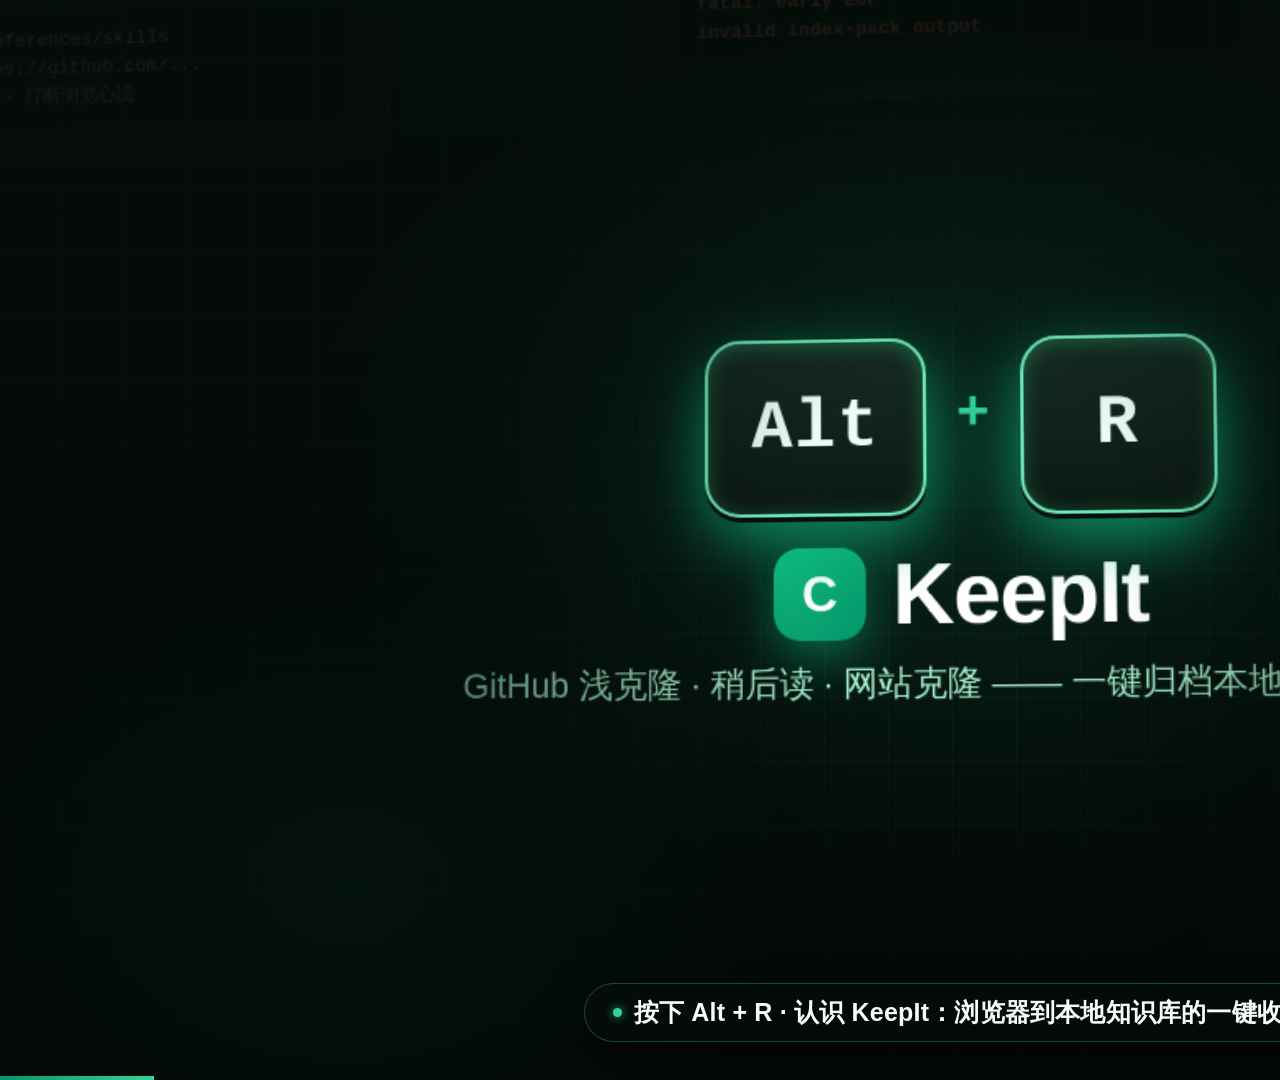
==== docs/promo-film/index.html @ ad806d16 "Rename CloneIt to KeepIt; add docs, why section, and video pipeline - Rename across extension, serve" ====
<!DOCTYPE html>
<html lang="zh-CN">
<head>
<meta charset="utf-8" />
<meta name="viewport" content="width=1920, height=1080" />
<title>KeepIt — Product Promo Film</title>
<style>
  :root {
    --stage-bg: #060d0a;
    --emerald: #10b981;
    --emerald-bright: #34d399;
    --emerald-deep: #065f46;
    --emerald-soft: #d1fae5;
    --pop-bg: #f4faf6;
    --pop-surface: #ffffff;
    --pop-ink: #12271b;
    --pop-ink2: #4a5d51;
    --pop-ink3: #7d8f84;
    --pop-line: #dcefe4;
    --danger: #ef4444;
    --amber: #f59e0b;
    --sans: 'PingFang SC', 'Hiragino Sans GB', -apple-system, BlinkMacSystemFont, 'Segoe UI', sans-serif;
    --mono: 'JetBrains Mono', 'SF Mono', Menlo, Monaco, Consolas, monospace;
  }

  * { box-sizing: border-box; margin: 0; padding: 0; }
  html, body {
    width: 1920px; height: 1080px; overflow: hidden;
    background: #040806;
    font-family: var(--sans);
    -webkit-font-smoothing: antialiased;
    user-select: none;
  }

  #viewport {
    position: relative;
    width: 1920px; height: 1080px;
    overflow: hidden;
    perspective: 1550px;
    perspective-origin: 960px 540px;
    background:
      radial-gradient(950px 620px at 50% 42%, rgba(16, 185, 129, 0.13), transparent 70%),
      radial-gradient(700px 500px at 18% 82%, rgba(6, 95, 70, 0.18), transparent 65%),
      linear-gradient(180deg, #07110c 0%, #040907 100%);
  }

  /* Subtle studio grid backdrop */
  .studio-grid {
    position: absolute; inset: -200px;
    background-image:
      linear-gradient(rgba(52, 211, 153, 0.045) 1px, transparent 1px),
      linear-gradient(90deg, rgba(52, 211, 153, 0.045) 1px, transparent 1px);
    background-size: 64px 64px;
    mask-image: radial-gradient(ellipse 75% 65% at 50% 50%, #000 30%, transparent 90%);
    pointer-events: none;
  }

  /* 3D Camera Rig: pivots around exact screen center (960, 540) */
  #cam-pivot {
    position: absolute;
    left: 960px; top: 540px;
    width: 0; height: 0;
    transform-style: preserve-3d;
  }

  #world {
    position: absolute;
    left: 0; top: 0;
    width: 1920px; height: 1080px;
    transform-style: preserve-3d;
  }

  .act-layer {
    position: absolute; inset: 0;
    width: 1920px; height: 1080px;
    opacity: 0;
    pointer-events: none;
  }
  .act-layer.on { opacity: 1; }

  /* ==================== ACT 1: COLD OPEN (PAIN -> ALT+R REVEAL) ==================== */
  .pain-card {
    position: absolute;
    width: 440px;
    padding: 24px 26px;
    border-radius: 20px;
    background: rgba(15, 25, 20, 0.86);
    border: 1px solid rgba(255, 255, 255, 0.1);
    box-shadow: 0 28px 60px rgba(0, 0, 0, 0.65);
    color: #e5efe9;
  }
  .pain-card .p-tag {
    display: inline-block;
    font: 700 12px var(--mono);
    padding: 3px 10px; border-radius: 999px;
    margin-bottom: 12px;
    background: rgba(239, 68, 68, 0.16); color: #fca5a5;
    border: 1px solid rgba(239, 68, 68, 0.3);
  }
  .pain-card h3 { font-size: 22px; font-weight: 700; margin-bottom: 10px; color: #fff; }
  .pain-card .p-code {
    font: 13px/1.55 var(--mono);
    padding: 12px 14px; border-radius: 12px;
    background: rgba(0, 0, 0, 0.48);
    color: #9ca9a1;
    border: 1px solid rgba(255,255,255,0.06);
  }
  .pain-card .p-code .err { color: #f87171; font-weight: 600; }

  .hero-reveal-box {
    position: absolute;
    left: 560px; top: 430px; width: 800px;
    display: flex; flex-direction: column; align-items: center;
    text-align: center;
  }
  .keycap-pair {
    display: flex; align-items: center; gap: 18px;
    margin-bottom: 24px;
  }
  .keycap {
    min-width: 118px; height: 108px; padding: 0 26px;
    border-radius: 22px;
    background: linear-gradient(180deg, #162c22 0%, #0c1913 100%);
    border: 2px solid rgba(52, 211, 153, 0.55);
    box-shadow:
      0 10px 0 #06100b,
      0 22px 50px rgba(16, 185, 129, 0.42),
      inset 0 2px 0 rgba(255, 255, 255, 0.18);
    display: flex; align-items: center; justify-content: center;
    font: 800 42px var(--mono); color: #ecfdf5;
    letter-spacing: 1px;
  }
  .keycap.pressed {
    transform: translateY(7px);
    box-shadow:
      0 3px 0 #06100b,
      0 14px 40px rgba(16, 185, 129, 0.75),
      inset 0 2px 12px rgba(52, 211, 153, 0.35);
    border-color: #6ee7b7;
  }
  .key-plus { font: 700 34px var(--mono); color: #34d399; }
  .hero-brand-row {
    display: flex; align-items: center; gap: 16px;
  }
  .hero-logo {
    width: 56px; height: 56px; border-radius: 16px;
    background: linear-gradient(135deg, #10b981, #059669);
    display: grid; place-items: center;
    font: 800 30px var(--sans); color: #fff;
    box-shadow: 0 10px 30px rgba(16, 185, 129, 0.5);
  }
  .hero-brand-title {
    font-size: 52px; font-weight: 800; color: #ffffff; letter-spacing: -0.8px;
  }
  .hero-brand-sub {
    margin-top: 10px;
    font-size: 21px; color: #a7f3d0; font-weight: 500;
  }

  /* ==================== ACT 2: REAL MACOS TERMINAL + 3-LAYER CONFIG ==================== */
  .term-win {
    position: absolute;
    left: 210px; top: 145px; width: 1050px; height: 740px;
    border-radius: 20px;
    background: rgba(10, 16, 14, 0.95);
    border: 1px solid rgba(52, 211, 153, 0.25);
    box-shadow: 0 40px 90px rgba(0, 0, 0, 0.75), 0 0 0 1px rgba(255,255,255,0.05);
    overflow: hidden;
  }
  .term-bar {
    height: 46px; padding: 0 18px;
    background: rgba(255, 255, 255, 0.04);
    border-bottom: 1px solid rgba(255, 255, 255, 0.07);
    display: flex; align-items: center; gap: 9px;
  }
  .tl { width: 12px; height: 12px; border-radius: 50%; }
  .tl.r { background: #ff5f57; } .tl.y { background: #febc2e; } .tl.g { background: #28c840; }
  .term-title {
    margin-left: auto; margin-right: auto;
    font: 500 13px var(--mono); color: #8da397;
  }
  .term-body {
    padding: 26px 30px;
    font: 16.5px/1.7 var(--mono);
    color: #d8e8df;
  }
  .t-prompt { color: #34d399; font-weight: 700; }
  .t-cmd { color: #ffffff; font-weight: 600; }
  .t-dim { color: #789083; }
  .t-ok { color: #34d399; font-weight: 600; }
  .t-hi { color: #fde68a; }
  .t-caret {
    display: inline-block; width: 9px; height: 18px;
    background: #34d399; vertical-align: -3px; margin-left: 2px;
  }

  .cfg-stack {
    position: absolute;
    left: 1305px; top: 210px; width: 410px;
    display: flex; flex-direction: column; gap: 16px;
  }
  .cfg-card {
    padding: 20px 22px; border-radius: 18px;
    background: rgba(14, 27, 21, 0.9);
    border: 1px solid rgba(52, 211, 153, 0.24);
    box-shadow: 0 22px 50px rgba(0,0,0,0.55);
    color: #ecfdf5;
  }
  .cfg-card .c-kicker {
    font: 700 11px var(--mono); color: #34d399;
    letter-spacing: 0.8px; text-transform: uppercase; margin-bottom: 6px;
  }
  .cfg-card h4 { font-size: 19px; font-weight: 700; margin-bottom: 6px; }
  .cfg-card p { font: 13px/1.5 var(--mono); color: #9ab3a5; }

  /* ==================== ACTS 3, 4, 5: REAL BROWSER + LIFTED KEEPIT POPUP ==================== */
  .browser-win {
    position: absolute;
    left: 150px; top: 96px; width: 1620px; height: 880px;
    border-radius: 22px;
    background: #ffffff;
    border: 1px solid rgba(255, 255, 255, 0.18);
    box-shadow: 0 48px 110px rgba(0, 0, 0, 0.78);
    overflow: hidden;
  }
  .b-chrome {
    height: 56px; padding: 0 20px;
    background: #f1f5f3;
    border-bottom: 1px solid #dde6e0;
    display: flex; align-items: center; gap: 10px;
  }
  .b-omnibox {
    margin-left: 18px; flex: 1; max-width: 1120px; height: 36px;
    border-radius: 10px; background: #ffffff;
    border: 1px solid #d4e0d8;
    padding: 0 14px;
    display: flex; align-items: center; gap: 8px;
    font: 13.5px var(--mono); color: #1f3529;
  }
  .b-lock { color: #10b981; font-size: 13px; }
  .b-ext-slot {
    margin-left: auto;
    display: flex; align-items: center; gap: 12px;
  }
  .b-ext-btn {
    width: 34px; height: 34px; border-radius: 9px;
    background: #10b981; color: #fff;
    font: 800 15px var(--sans);
    display: grid; place-items: center;
    box-shadow: 0 2px 8px rgba(16, 185, 129, 0.45);
    position: relative;
  }
  .b-ext-btn.ring {
    box-shadow: 0 0 0 5px rgba(16, 185, 129, 0.32), 0 4px 12px rgba(16,185,129,0.5);
  }
  .b-key-hint {
    font: 600 12px var(--mono); color: #4a5d51;
    background: #e3ece7; padding: 4px 9px; border-radius: 7px;
  }

  /* Browser page content (GitHub or Article/Tool) */
  .b-page {
    padding: 36px 52px;
    height: calc(100% - 56px);
    background: #ffffff;
    color: #1f2328;
  }
  .gh-repo-header {
    display: flex; align-items: center; gap: 12px;
    margin-bottom: 18px;
  }
  .gh-owner { font: 500 26px var(--sans); color: #0969da; }
  .gh-slash { font-size: 26px; color: #656d76; }
  .gh-name { font: 700 26px var(--sans); color: #0969da; }
  .gh-public {
    font: 600 12px var(--mono); color: #57606a;
    border: 1px solid #d0d7de; border-radius: 999px; padding: 2px 10px;
  }
  .gh-desc { font-size: 17px; color: #4d555e; max-width: 820px; line-height: 1.55; margin-bottom: 24px; }
  .gh-files {
    max-width: 860px; border: 1px solid #d8dee4; border-radius: 12px; overflow: hidden;
  }
  .gh-file-row {
    padding: 11px 16px; border-bottom: 1px solid #eaeef2;
    display: flex; justify-content: space-between;
    font: 13.5px var(--mono); color: #24292f;
    background: #fcfdfd;
  }
  .gh-file-row:last-child { border-bottom: none; }
  .gh-file-row span:last-child { color: #656d76; }

  .web-article {
    max-width: 840px;
  }
  .web-pill {
    display: inline-block; padding: 4px 12px; border-radius: 999px;
    background: #ecfdf5; color: #065f46; font: 700 12px var(--mono);
    margin-bottom: 14px;
  }
  .web-article h2 { font-size: 32px; font-weight: 800; color: #111827; margin-bottom: 12px; letter-spacing: -0.4px; }
  .web-article p { font-size: 16.5px; line-height: 1.65; color: #4b5563; margin-bottom: 18px; }
  .web-code-card {
    padding: 18px 20px; border-radius: 14px;
    background: #0f172a; color: #e2e8f0;
    font: 14px/1.6 var(--mono);
  }

  /* ===== LIFTED REAL KEEPIT MV3 POPUP (verbatim tokens from extension/popup.css) ===== */
  .keepit-popup {
    position: absolute;
    left: 1320px; top: 158px;
    width: 400px;
    background: var(--pop-bg);
    color: var(--pop-ink);
    border-radius: 14px;
    border: 1px solid #c6e6d5;
    box-shadow:
      0 30px 75px rgba(5, 22, 14, 0.42),
      0 0 0 1px rgba(16, 185, 129, 0.18);
    overflow: hidden;
    font: 13px/1.45 var(--sans);
    transform-origin: 372px 0px;
  }
  .cp-header {
    display: flex; align-items: center; gap: 8px;
    padding: 12px 14px 10px;
    border-bottom: 1px solid var(--pop-line);
    background: linear-gradient(180deg, #ecfdf5, var(--pop-bg));
  }
  .cp-logo {
    width: 22px; height: 22px; border-radius: 6px;
    background: var(--emerald); color: #fff;
    display: grid; place-items: center;
    font-weight: 700; font-size: 12px;
    box-shadow: 0 1px 3px rgba(16,185,129,.4);
  }
  .cp-header h1 { font-size: 14px; font-weight: 600; }
  .cp-ws {
    margin-left: auto;
    border: 1px solid var(--pop-line); border-radius: 8px;
    padding: 3px 9px; background: var(--pop-surface);
    font: 12px var(--mono); color: var(--pop-ink);
  }
  .cp-tabs {
    display: flex; padding: 0 14px;
    border-bottom: 1px solid var(--pop-line);
    background: var(--pop-surface);
  }
  .cp-tab {
    flex: 1; text-align: center;
    font: 600 12px var(--sans); color: var(--pop-ink3);
    padding: 9px 0; border-bottom: 2px solid transparent;
  }
  .cp-tab.on { color: var(--emerald-deep); border-bottom-color: var(--emerald); }
  .cp-badge {
    display: inline-flex; align-items: center; justify-content: center;
    min-width: 16px; height: 15px; padding: 0 4px; margin-left: 3px;
    font: 700 10px var(--mono);
    background: #fee2e2; color: #b91c1c; border-radius: 999px;
  }
  .cp-main { padding: 12px 14px 14px; }
  .cp-card {
    background: var(--pop-surface);
    border: 1px solid var(--pop-line);
    border-radius: 10px;
    padding: 10px 12px; margin-bottom: 10px;
  }
  .cp-repo-name { font-weight: 600; font-size: 13px; }
  .cp-repo-url { font: 11.5px var(--mono); color: var(--pop-ink2); margin-top: 3px; word-break: break-all; }
  .cp-lbl {
    display: block; font-size: 11px; font-weight: 600;
    color: var(--pop-ink3); letter-spacing: .4px;
    margin: 9px 0 5px;
  }
  .cp-cats { display: flex; flex-wrap: wrap; gap: 6px; }
  .cp-chip {
    font: 12px var(--mono);
    border: 1px solid var(--pop-line); border-radius: 8px;
    background: var(--pop-surface); color: var(--pop-ink2);
    padding: 4px 10px;
  }
  .cp-chip.on {
    background: var(--emerald); border-color: var(--emerald); color: #fff;
    box-shadow: 0 1px 4px rgba(16,185,129,.35);
  }
  .cp-input {
    width: 100%; font: 12px/1.4 var(--mono);
    border: 1px solid var(--pop-line); border-radius: 8px;
    padding: 7px 10px; background: var(--pop-surface); color: var(--pop-ink);
  }
  .cp-input.autofill {
    border-color: var(--emerald);
    box-shadow: 0 0 0 3px var(--emerald-soft);
  }
  .cp-actions { display: flex; gap: 8px; margin-top: 12px; }
  .cp-btn-pri {
    flex: 1; text-align: center;
    font: 600 13px var(--sans); color: #fff;
    background: var(--emerald); border-radius: 9px; padding: 9px 0;
  }
  .cp-btn-pri.disabled { background: #9fd8c4; }
  .cp-btn-pri.pressed { transform: scale(0.97); filter: brightness(0.95); }
  .cp-btn-ghost {
    font: 12px var(--sans); color: var(--pop-ink2);
    border: 1px solid var(--pop-line); border-radius: 9px; padding: 9px 12px;
  }
  .cp-status {
    margin-top: 10px; font-size: 11.5px; border-radius: 8px;
    padding: 8px 10px; background: var(--emerald-soft); color: var(--emerald-deep);
    font-weight: 600;
  }
  .cp-pill {
    display: inline-flex; align-items: center;
    font: 11px var(--mono);
    background: var(--emerald-soft); color: var(--emerald-deep);
    border-radius: 999px; padding: 1px 8px;
  }
  .cp-pill.gray { background: #eef2f0; color: var(--pop-ink2); }
  .cp-conc-bar { display: flex; align-items: center; gap: 8px; margin-bottom: 8px; }
  .cp-retry-all {
    margin-left: auto;
    font: 600 11px var(--sans); color: #fff;
    background: var(--emerald); border-radius: 7px; padding: 4px 10px;
    box-shadow: 0 1px 3px rgba(16,185,129,.35);
  }
  .cp-job {
    background: var(--pop-surface);
    border: 1px solid var(--pop-line); border-radius: 10px;
    padding: 8px 10px; margin-bottom: 8px;
  }
  .cp-job.failed { border-color: #fecaca; background: #fffdfd; }
  .cp-jhead { display: flex; align-items: center; gap: 6px; margin-bottom: 4px; }
  .cp-jname { font-weight: 600; font-size: 12px; }
  .cp-jstatus { margin-left: auto; font: 600 10px var(--mono); color: var(--pop-ink3); }
  .cp-job.failed .cp-jstatus { color: #dc2626; }
  .cp-bar-track { height: 6px; background: #eef2f0; border-radius: 999px; overflow: hidden; margin: 5px 0; }
  .cp-bar-fill { height: 100%; background: var(--emerald); border-radius: 999px; }
  .cp-job.failed .cp-bar-fill { background: #dc2626; }
  .cp-jerr { font: 10.5px var(--mono); color: #dc2626; margin-top: 3px; }
  .cp-footer {
    padding: 7px 14px; border-top: 1px solid var(--pop-line);
    display: flex; align-items: center; gap: 7px;
    font-size: 11px; color: var(--pop-ink3); background: var(--pop-surface);
  }
  .cp-dot { width: 7px; height: 7px; border-radius: 50%; background: var(--emerald); box-shadow: 0 0 4px var(--emerald); }

  /* Floating kinetic callout pill in world space */
  .kinetic-callout {
    position: absolute;
    padding: 12px 20px; border-radius: 999px;
    background: rgba(6, 22, 16, 0.92);
    border: 1px solid rgba(52, 211, 153, 0.5);
    color: #ecfdf5; font: 700 17px var(--sans);
    box-shadow: 0 18px 40px rgba(0,0,0,0.55);
  }

  /* ==================== ACT 6: 3D ARCHITECTURE PULL-BACK & HERO END CARD ==================== */
  .arch-stage {
    position: absolute; inset: 0;
    display: flex; flex-direction: column; align-items: center; justify-content: center;
    padding: 60px 120px;
  }
  .arch-flow {
    display: flex; align-items: center; gap: 28px;
    margin-bottom: 44px;
  }
  .arch-node {
    width: 430px; padding: 26px 28px;
    border-radius: 22px;
    background: rgba(12, 24, 18, 0.9);
    border: 1px solid rgba(52, 211, 153, 0.34);
    box-shadow: 0 28px 65px rgba(0, 0, 0, 0.65);
    color: #ecfdf5;
  }
  .arch-node .a-step { font: 700 12px var(--mono); color: #34d399; margin-bottom: 8px; }
  .arch-node h3 { font-size: 23px; font-weight: 800; margin-bottom: 8px; }
  .arch-node p { font-size: 14.5px; line-height: 1.55; color: #9db8aa; }
  .arch-arrow { font: 800 30px var(--mono); color: #34d399; }

  .metrics-strip {
    display: flex; gap: 28px; margin-bottom: 46px;
  }
  .metric-pill {
    min-width: 280px; padding: 20px 30px;
    border-radius: 20px;
    background: rgba(16, 185, 129, 0.1);
    border: 1px solid rgba(52, 211, 153, 0.3);
    text-align: center;
  }
  .metric-pill .m-val { font: 800 44px var(--mono); color: #34d399; }
  .metric-pill .m-lbl { font-size: 15px; color: #d1fae5; margin-top: 4px; font-weight: 600; }

  .end-lockup {
    display: flex; align-items: center; gap: 24px;
    padding: 22px 42px; border-radius: 26px;
    background: rgba(10, 20, 15, 0.92);
    border: 1px solid rgba(52, 211, 153, 0.45);
    box-shadow: 0 24px 70px rgba(16, 185, 129, 0.25);
  }
  .end-lockup .cmd-pill {
    font: 600 17px var(--mono); color: #a7f3d0;
    background: rgba(16, 185, 129, 0.14);
    padding: 10px 18px; border-radius: 12px;
    border: 1px solid rgba(52, 211, 153, 0.3);
  }

  /* ==================== WORLD CURSOR + CLICK SHOCKWAVE ==================== */
  #world-cursor {
    position: absolute; left: 0; top: 0;
    width: 34px; height: 34px;
    pointer-events: none; z-index: 90;
    transform-origin: 4px 3px;
    filter: drop-shadow(0 6px 12px rgba(0, 0, 0, 0.48));
  }
  #click-ring {
    position: absolute; left: 0; top: 0;
    width: 54px; height: 54px; margin-left: -27px; margin-top: -27px;
    border-radius: 50%;
    border: 3px solid #10b981;
    background: rgba(16, 185, 129, 0.18);
    pointer-events: none; z-index: 89;
    opacity: 0;
  }

  /* ==================== SCREEN-SPACE LENS FINISH, SPOTLIGHT & CAPTIONS ==================== */
  #spotlight {
    position: absolute; inset: 0;
    pointer-events: none; z-index: 120;
  }

  #caption-wrap {
    position: absolute; left: 0; right: 0; bottom: 38px;
    display: flex; justify-content: center;
    pointer-events: none; z-index: 150;
  }
  #caption-pill {
    max-width: 1520px;
    padding: 12px 28px;
    border-radius: 999px;
    background: rgba(5, 12, 9, 0.84);
    border: 1px solid rgba(52, 211, 153, 0.32);
    backdrop-filter: blur(14px);
    box-shadow: 0 14px 38px rgba(0, 0, 0, 0.55);
    color: #f8fafc;
    font-size: 25px; font-weight: 600; letter-spacing: 0.2px;
    display: flex; align-items: center; gap: 12px;
  }
  #caption-pill:empty { display: none; }
  .cap-dot {
    width: 9px; height: 9px; border-radius: 50%;
    background: #34d399; box-shadow: 0 0 10px #10b981;
    flex-shrink: 0;
  }

  #film-bar {
    position: absolute; left: 0; bottom: 0; height: 4px;
    background: linear-gradient(90deg, #059669, #34d399);
    z-index: 160; width: 0%;
  }

  /* Interactive preview HUD (hidden automatically when ?capture=1) */
  #preview-hud {
    position: absolute; top: 18px; right: 22px; z-index: 200;
    display: flex; gap: 8px;
  }
  body.capture #preview-hud { display: none !important; }
  #preview-hud button {
    padding: 7px 14px; border-radius: 9px;
    background: rgba(12, 24, 18, 0.85); color: #d1fae5;
    border: 1px solid rgba(52, 211, 153, 0.35);
    font: 600 12px var(--mono); cursor: pointer;
  }
</style>
</head>
<body>
<div id="viewport">
  <div class="studio-grid"></div>

  <div id="cam-pivot">
    <div id="world">

      <!-- ===== ACT 1: COLD OPEN ===== -->
      <div class="act-layer on" data-act="01-hook" id="layer-01">
        <div class="pain-card" id="pcard-1" style="left: 190px; top: 175px">
          <span class="p-tag">FRICTION 01 · 6 STEPS / ~60s</span>
          <h3>频繁切终端手敲命令</h3>
          <div class="p-code">$ cd ~/innate/references/skills<br>$ git clone https://github.com/...<br><span style="color:#94a3b8"># 翻目录 · 拼路径 · 打断浏览心流</span></div>
        </div>

        <div class="pain-card" id="pcard-2" style="left: 740px; top: 145px">
          <span class="p-tag">FRICTION 02 · NETWORK DROP</span>
          <h3>大仓库慢网中途断流</h3>
          <div class="p-code">Receiving objects: 83% (7267/8723)<br><span class="err">fatal: early EOF</span><br><span class="err">invalid index-pack output</span></div>
        </div>

        <div class="pain-card" id="pcard-3" style="left: 1290px; top: 175px">
          <span class="p-tag">FRICTION 03 · SILOED BOOKMARKS</span>
          <h3>好文与工具站散落吃灰</h3>
          <div class="p-code">Chrome Bookmarks (418 未读)<br><span style="color:#fca5a5">✗ 本地 AI Agent 无法检索引用</span><br><span style="color:#fca5a5">✗ 待克隆站点缺少统一登记</span></div>
        </div>

        <div class="hero-reveal-box" id="hero-reveal">
          <div class="keycap-pair">
            <div class="keycap" id="key-alt">Alt</div>
            <span class="key-plus">+</span>
            <div class="keycap" id="key-r">R</div>
          </div>
          <div class="hero-brand-row">
            <div class="hero-logo">C</div>
            <div class="hero-brand-title">KeepIt</div>
          </div>
          <div class="hero-brand-sub">GitHub 浅克隆 · 稍后读 · 网站克隆 —— 一键归档本地 references/</div>
        </div>
      </div>

      <!-- ===== ACT 2: REAL TERMINAL + 3-LAYER CONFIG ===== -->
      <div class="act-layer" data-act="02-daemon" id="layer-02">
        <div class="term-win">
          <div class="term-bar">
            <span class="tl r"></span><span class="tl y"></span><span class="tl g"></span>
            <span class="term-title">zsh — ~/innate/innate-tools/repo-cloner</span>
          </div>
          <div class="term-body" id="term-content"></div>
        </div>

        <div class="cfg-stack" id="cfg-stack">
          <div class="cfg-card" id="cfg-1">
            <div class="c-kicker">PRIORITY 01 · CLI FLAGS</div>
            <h4>命令行参数实时覆盖</h4>
            <p>--workspace · --mirror · --retry 3 · --max-concurrent 5</p>
          </div>
          <div class="cfg-card" id="cfg-2">
            <div class="c-kicker">PRIORITY 02 · ENVIRONMENT</div>
            <h4>KEEPIT_* 环境变量</h4>
            <p>KEEPIT_WORKSPACE · KEEPIT_PORT=7420 · KEEPIT_PROXY</p>
          </div>
          <div class="cfg-card" id="cfg-3">
            <div class="c-kicker">PRIORITY 03 · CONFIG JSON</div>
            <h4>keepit.config.json</h4>
            <p>install.sh · service.sh · HTTP 服务 · CLI 四端共用 server/core.mjs</p>
          </div>
        </div>
      </div>

      <!-- ===== ACTS 3, 4, 5: SHARED BROWSER + REAL LIFTED POPUP STAGE ===== -->
      <div class="act-layer" data-act="browser-stage" data-acts="03-clone,04-retry,05-collect" id="layer-browser">
        <div class="browser-win">
          <div class="b-chrome">
            <span class="tl r"></span><span class="tl y"></span><span class="tl g"></span>
            <div class="b-omnibox">
              <span class="b-lock">🔒</span>
              <span id="b-url">https://github.com/Moh4696/cinematic-skill</span>
            </div>
            <div class="b-ext-slot">
              <span class="b-key-hint" id="b-shortcut">Alt + R</span>
              <div class="b-ext-btn" id="b-ext-icon">C</div>
            </div>
          </div>

          <div class="b-page" id="b-page-gh">
            <div class="gh-repo-header">
              <span class="gh-owner">Moh4696</span>
              <span class="gh-slash">/</span>
              <span class="gh-name">cinematic-skill</span>
              <span class="gh-public">Public</span>
            </div>
            <p class="gh-desc">Makes narrated cinematic films entirely from code: camera, spotlight, beat table, sound effects and parallel MP4 render.</p>
            <div class="gh-files">
              <div class="gh-file-row"><span>📁 skills/cinematic-film</span><span>Camera, spotlight &amp; beat engine</span></div>
              <div class="gh-file-row"><span>📄 SKILL.md</span><span>Story shapes &amp; 4-act launch workflow</span></div>
              <div class="gh-file-row"><span>📄 README.md</span><span>Zero-boilerplate code film guide</span></div>
            </div>
          </div>

          <div class="b-page" id="b-page-web" style="display:none">
            <div class="web-article">
              <span class="web-pill" id="web-badge">TECHNICAL ARTICLE · ENGINEERING</span>
              <h2 id="web-heading">Deterministic Camera Rigs for Product Launch Videos</h2>
              <p id="web-summary">How pure-time functions, spring-damped focal zoom, and lifted DOM surfaces turn ordinary software walkthroughs into tactile films.</p>
              <div class="web-code-card">camera.shot({ cx: 1472, cy: 401, zoom: 2.15, tiltX: 4.5, tiltY: -8.5 });<br>// Keep the trigger and the result; compress the wait.</div>
            </div>
          </div>
        </div>

        <!-- Lifted KeepIt Popup -->
        <div class="keepit-popup" id="popup-box">
          <div class="cp-header">
            <div class="cp-logo">C</div>
            <h1>KeepIt</h1>
            <div class="cp-ws" id="cp-ws-name">innate</div>
          </div>
          <div class="cp-tabs">
            <div class="cp-tab on" id="ptab-clone">Clone</div>
            <div class="cp-tab" id="ptab-collect">稍后读</div>
            <div class="cp-tab" id="ptab-website">克隆网站</div>
            <div class="cp-tab" id="ptab-history">历史 / 进度 <span class="cp-badge" id="p-fail-badge">2</span></div>
          </div>

          <!-- Panel: Clone -->
          <div class="cp-main" id="ppanel-clone">
            <div class="cp-card">
              <div class="cp-repo-name">Moh4696/cinematic-skill</div>
              <div class="cp-repo-url">https://github.com/Moh4696/cinematic-skill</div>
            </div>
            <span class="cp-lbl">CLONE 到类别</span>
            <div class="cp-cats">
              <span class="cp-chip" id="chip-skills">skills</span>
              <span class="cp-chip" id="chip-plugins">plugins</span>
              <span class="cp-chip" id="chip-products">products</span>
              <span class="cp-chip" id="chip-others">others</span>
            </div>
            <div class="cp-actions">
              <div class="cp-btn-pri disabled" id="btn-clone-go">Clone</div>
              <div class="cp-btn-ghost">复制命令</div>
            </div>
            <div class="cp-status" id="clone-toast" style="display:none">✓ 已入队 (job-mx0d-39) → references/skills/cinematic-skill</div>
          </div>

          <!-- Panel: History / Retry -->
          <div class="cp-main" id="ppanel-history" style="display:none">
            <div class="cp-conc-bar">
              <span class="cp-pill" id="hist-conc">并发 3/5</span>
              <div class="cp-retry-all" id="btn-retry-all">↻ 重试全部失败 (2)</div>
            </div>
            <div class="cp-cats" style="margin-bottom:8px;gap:5px">
              <span class="cp-chip on" id="hf-all" style="font-size:11px;padding:2px 8px">全部</span>
              <span class="cp-chip" id="hf-failed" style="font-size:11px;padding:2px 8px">失败 (2)</span>
              <span class="cp-chip" id="hf-active" style="font-size:11px;padding:2px 8px">进行中</span>
              <span class="cp-chip" id="hf-done" style="font-size:11px;padding:2px 8px">已完成</span>
            </div>
            <div class="cp-status" id="hist-toast" style="display:none;margin-top:0;margin-bottom:8px"></div>
            <div id="hist-cards"></div>
          </div>

          <!-- Panel: Collect & Clone-Website -->
          <div class="cp-main" id="ppanel-collect" style="display:none">
            <div class="cp-card">
              <div style="display:flex;align-items:center;justify-content:space-between;gap:8px">
                <span class="cp-repo-name" id="col-card-title" style="font-size:12.5px">Deterministic Camera Rigs</span>
                <span class="cp-pill" id="col-card-pill">collection</span>
              </div>
              <div class="cp-repo-url" id="col-card-url">https://motion.dev/blog/camera-rigs</div>
            </div>
            <span class="cp-lbl" id="col-field1-lbl">标题 (自动识别网页标题)</span>
            <div class="cp-input autofill" id="col-field1">Deterministic Camera Rigs for Launch Videos</div>
            <span class="cp-lbl" id="col-field2-lbl">目录名 / 备注</span>
            <div class="cp-input" id="col-field2">镜头运镜与弹簧阻尼参考</div>
            <div class="cp-actions">
              <div class="cp-btn-pri" id="btn-col-go">稍后读</div>
              <div class="cp-btn-ghost">刷新列表</div>
            </div>
            <div class="cp-status" id="col-toast" style="display:none"></div>
            <span class="cp-lbl" style="margin-top:10px">本地记录 (server/collected.json)</span>
            <div id="col-items"></div>
          </div>

          <div class="cp-footer">
            <span class="cp-dot"></span>
            <span id="cp-srv-txt">服务在线 (innate · :7420)</span>
          </div>
        </div>

        <div class="kinetic-callout" id="browser-callout" style="left: 250px; top: 760px; display:none"></div>
      </div>

      <!-- ===== ACT 6: 3D PULL-BACK ARCHITECTURE & END CARD ===== -->
      <div class="act-layer" data-act="06-outro" id="layer-06">
        <div class="arch-stage">
          <div class="arch-flow" id="arch-flow">
            <div class="arch-node">
              <div class="a-step">01 · BROWSER EXTENSION (MV3)</div>
              <h3>一键捕获浏览意图</h3>
              <p>自动解析 GitHub 仓库与当前网页 URL，零构建原生加载，支持离线复制命令兜底。</p>
            </div>
            <div class="arch-arrow">━━▶</div>
            <div class="arch-node" style="border-color: rgba(52, 211, 153, 0.7); box-shadow: 0 28px 75px rgba(16,185,129,0.22)">
              <div class="a-step">02 · COMPANION CORE (127.0.0.1:7420)</div>
              <h3>5 路并发队列 + 抗断流重试</h3>
              <p>HTTP 服务、CLI 与运维脚本四端共用 server/core.mjs；HTTPS / SSH-443 / HTTP1.1 自动切换。</p>
            </div>
            <div class="arch-arrow">━━▶</div>
            <div class="arch-node">
              <div class="a-step">03 · LOCAL KNOWLEDGE ASSETS</div>
              <h3>结构化落盘本地仓库</h3>
              <p>代码仓浅克隆入 references/&lt;category&gt;/，好文与待克隆站点分类沉淀入 collected.json。</p>
            </div>
          </div>

          <div class="metrics-strip">
            <div class="metric-pill">
              <div class="m-val" id="m-repos">33+</div>
              <div class="m-lbl">真实开源仓库已落盘 references/</div>
            </div>
            <div class="metric-pill">
              <div class="m-val" id="m-urls">30</div>
              <div class="m-lbl">精选文章与待克隆站点已归档</div>
            </div>
            <div class="metric-pill">
              <div class="m-val">0</div>
              <div class="m-lbl">第三方 npm 依赖 · 纯原生 Node ≥ 18</div>
            </div>
          </div>

          <div class="end-lockup">
            <div class="hero-logo">C</div>
            <div>
              <div style="font-size:36px;font-weight:800;color:#fff;letter-spacing:-0.5px">KeepIt</div>
              <div style="font-size:16px;color:#a7f3d0">让每一次浏览，都沉淀为本地 AI 可直接读取的知识资产</div>
            </div>
            <div class="cmd-pill">./scripts/install.sh &nbsp;·&nbsp; Alt + R</div>
          </div>
        </div>
      </div>

      <!-- World-space cursor & click ripple (guaranteed pixel-exact on 3D tilted targets) -->
      <div id="click-ring"></div>
      <div id="world-cursor" style="opacity:0">
        <svg viewBox="0 0 28 28" width="34" height="34">
          <path d="M4 2 L4 23 L9.6 17.8 L13.8 26 L17.2 24.4 L13 16.2 L20.5 16.2 Z"
                fill="#ffffff" stroke="#062016" stroke-width="2" stroke-linejoin="round"/>
        </svg>
      </div>

    </div>
  </div>

  <div id="spotlight"></div>
  <div id="caption-wrap"><div id="caption-pill"></div></div>
  <div id="film-bar"></div>

  <div id="preview-hud">
    <button id="btnPlayAll">▶ 播放宣传片运镜</button>
  </div>
</div>

<script>
(() => {
  if (new URLSearchParams(location.search).get('capture') === '1') {
    document.body.classList.add('capture');
  }

  const clamp = (v, lo = 0, hi = 1) => Math.max(lo, Math.min(hi, v));
  const lerp = (a, b, t) => a + (b - a) * t;
  const smooth = (t) => { const x = clamp(t); return x * x * (3 - 2 * x); };
  const easeOutCubic = (t) => 1 - Math.pow(1 - clamp(t), 3);
  const easeInOutCubic = (t) => {
    const x = clamp(t);
    return x < 0.5 ? 4 * x * x * x : 1 - Math.pow(-2 * x + 2, 3) / 2;
  };
  // Subtle spring overshoot for tactile UI settles
  const springOut = (t) => {
    const x = clamp(t);
    return 1 - Math.exp(-6.5 * x) * Math.cos(9.5 * x);
  };
  const seg = (p, a, b) => clamp((p - a) / Math.max(0.0001, b - a));

  let FACTS = { jobsTotal: 38, jobsDone: 33, colTotal: 30, colCollection: 23, colClone: 7 };
  window.setPromoFacts = function(f) {
    FACTS = { ...FACTS, ...(f || {}) };
  };

  function interpCam(keys, p) {
    if (p <= keys[0].p) return { ...keys[0] };
    for (let i = 0; i < keys.length - 1; i++) {
      const a = keys[i], b = keys[i + 1];
      if (p <= b.p) {
        const u = easeInOutCubic(seg(p, a.p, b.p));
        return {
          cx: lerp(a.cx, b.cx, u),
          cy: lerp(a.cy, b.cy, u),
          zoom: lerp(a.zoom, b.zoom, u),
          rx: lerp(a.rx || 0, b.rx || 0, u),
          ry: lerp(a.ry || 0, b.ry || 0, u),
          rz: lerp(a.rz || 0, b.rz || 0, u),
          dim: lerp(a.dim ?? 0.3, b.dim ?? 0.3, u),
          spotR: lerp(a.spotR ?? 560, b.spotR ?? 560, u),
        };
      }
    }
    return { ...keys[keys.length - 1] };
  }

  function applyCamera(cam) {
    const pivot = document.getElementById('cam-pivot');
    const world = document.getElementById('world');
    pivot.style.transform =
      `scale(${cam.zoom.toFixed(4)}) rotateX(${cam.rx.toFixed(3)}deg) rotateY(${cam.ry.toFixed(3)}deg) rotateZ(${cam.rz.toFixed(3)}deg)`;
    world.style.transform =
      `translate3d(${(-cam.cx).toFixed(2)}px, ${(-cam.cy).toFixed(2)}px, 0)`;

    const sp = document.getElementById('spotlight');
    sp.style.background =
      `radial-gradient(circle ${Math.round(cam.spotR)}px at 960px 540px, rgba(0,0,0,0) 36%, rgba(3,9,7,${cam.dim.toFixed(3)}) 100%)`;
  }

  function placeCursorArc(keys, clicks, p, zoom, visible = true) {
    const curEl = document.getElementById('world-cursor');
    const ringEl = document.getElementById('click-ring');
    if (!visible || !keys.length) {
      curEl.style.opacity = '0';
      ringEl.style.opacity = '0';
      return;
    }
    curEl.style.opacity = '1';
    let x = keys[0].x, y = keys[0].y;
    for (let i = 0; i < keys.length - 1; i++) {
      const a = keys[i], b = keys[i + 1];
      if (p >= a.p && p <= b.p) {
        const t = easeInOutCubic(seg(p, a.p, b.p));
        // Add subtle perpendicular arc bow for natural hand motion
        const dx = b.x - a.x, dy = b.y - a.y;
        const arc = Math.sin(t * Math.PI) * (b.bow ?? -0.12);
        x = lerp(a.x, b.x, t) - dy * arc;
        y = lerp(a.y, b.y, t) + dx * arc;
        break;
      } else if (p > b.p) {
        x = b.x; y = b.y;
      }
    }

    let press = 1;
    let ringAlpha = 0, ringScale = 0.4;
    for (const c of clicks) {
      const dt = p - c;
      if (dt >= 0 && dt < 0.11) {
        const q = dt / 0.11;
        press = 1 - 0.16 * Math.sin(q * Math.PI);
        ringAlpha = (1 - q) * 0.95;
        ringScale = 0.35 + q * 1.35;
      }
    }
    const invScale = press / Math.pow(Math.max(1, zoom), 0.38);
    curEl.style.transform = `translate3d(${x.toFixed(1)}px, ${y.toFixed(1)}px, 2px) scale(${invScale.toFixed(3)})`;
    ringEl.style.opacity = ringAlpha.toFixed(3);
    ringEl.style.transform = `translate3d(${x.toFixed(1)}px, ${y.toFixed(1)}px, 1px) scale(${ringScale.toFixed(3)})`;
  }

  function showOnlyLayer(layerId) {
    document.querySelectorAll('.act-layer').forEach((el) => {
      el.classList.toggle('on', el.id === layerId);
    });
  }

  // ==================== ACT RENDERERS ====================

  function renderAct1(p) {
    showOnlyLayer('layer-01');
    const revealU = smooth(seg(p, 0.40, 0.56));
    ['pcard-1', 'pcard-2', 'pcard-3'].forEach((id, idx) => {
      const el = document.getElementById(id);
      const enter = easeOutCubic(seg(p, idx * 0.08, idx * 0.08 + 0.18));
      const fadeBack = 1 - revealU * 0.78;
      const lift = (1 - enter) * 40 - revealU * 55;
      el.style.opacity = (enter * fadeBack).toFixed(3);
      el.style.transform = `translate3d(0, ${lift.toFixed(1)}px, ${(-revealU * 140).toFixed(1)}px) scale(${(1 - revealU * 0.1).toFixed(3)})`;
    });

    const hero = document.getElementById('hero-reveal');
    const hIn = springOut(seg(p, 0.42, 0.64));
    hero.style.opacity = clamp(seg(p, 0.42, 0.54)).toFixed(3);
    hero.style.transform = `translate3d(0, ${((1 - hIn) * 55).toFixed(1)}px, 30px) scale(${(0.88 + 0.12 * hIn).toFixed(3)})`;

    const pressed = p >= 0.56 && p <= 0.70;
    document.getElementById('key-alt').classList.toggle('pressed', pressed);
    document.getElementById('key-r').classList.toggle('pressed', pressed);

    const cam = interpCam([
      { p: 0.00, cx: 560,  cy: 300, zoom: 1.42, rx: 9,  ry: -11, rz: -1.0, dim: 0.38, spotR: 540 },
      { p: 0.22, cx: 960,  cy: 280, zoom: 1.45, rx: 8,  ry: 0,   rz: 0.0,  dim: 0.36, spotR: 560 },
      { p: 0.40, cx: 1360, cy: 300, zoom: 1.38, rx: 8,  ry: 11,  rz: 1.0,  dim: 0.38, spotR: 540 },
      { p: 0.56, cx: 960,  cy: 560, zoom: 1.66, rx: 4,  ry: -4,  rz: -0.4, dim: 0.48, spotR: 500 },
      { p: 1.00, cx: 960,  cy: 565, zoom: 1.78, rx: 2,  ry: 3,   rz: 0.2,  dim: 0.44, spotR: 540 },
    ], p);
    applyCamera(cam);
    placeCursorArc([], [], p, cam.zoom, false);
  }

  function renderAct2(p) {
    showOnlyLayer('layer-02');
    const cmd1 = './scripts/install.sh --autostart';
    const typed1 = cmd1.slice(0, Math.floor(cmd1.length * seg(p, 0.03, 0.20)));
    const cmd2 = 'node server/keepit-cli.mjs clone https://github.com/JimLiu/open-artifact --category plugins';
    const typed2 = cmd2.slice(0, Math.floor(cmd2.length * seg(p, 0.50, 0.70)));
    const pct = Math.min(100, Math.round(seg(p, 0.72, 0.86) * 100));

    let html = `<div><span class="t-prompt">➜ repo-cloner</span> <span class="t-cmd">${typed1}</span>${p < 0.21 ? '<span class="t-caret"></span>' : ''}</div>`;
    if (p >= 0.21) {
      html += `<div class="t-dim">[check] node v22.14.0 · git 2.47 · curl 8.7 ✓</div>`;
    }
    if (p >= 0.28) {
      html += `<div class="t-ok">✓ KeepIt 守护进程已启动: http://127.0.0.1:7420 (workspace: /Users/patrick/innate)</div>`;
      html += `<div class="t-dim">  config: CLI &gt; KEEPIT_* env &gt; keepit.config.json · maxConcurrent=5</div><br>`;
    }
    if (p >= 0.48) {
      html += `<div><span class="t-prompt">➜ innate</span> <span class="t-cmd">${typed2}</span>${p < 0.71 ? '<span class="t-caret"></span>' : ''}</div>`;
    }
    if (p >= 0.72 && p < 0.87) {
      html += `<div class="t-hi">Receiving objects: ${pct}% (${Math.round(pct * 4.2)}/420), 6.8 MiB | 5.4 MiB/s</div>`;
    }
    if (p >= 0.87) {
      html += `<div class="t-ok">✅ clone OK in 2.1s → /Users/patrick/innate/references/plugins/open-artifact</div>`;
    }
    document.getElementById('term-content').innerHTML = html;

    ['cfg-1', 'cfg-2', 'cfg-3'].forEach((id, i) => {
      const el = document.getElementById(id);
      const u = springOut(seg(p, 0.24 + i * 0.07, 0.42 + i * 0.07));
      el.style.opacity = clamp(seg(p, 0.24 + i * 0.07, 0.34 + i * 0.07)).toFixed(3);
      el.style.transform = `translate3d(${((1 - u) * 45).toFixed(1)}px, 0, ${(i * 12).toFixed(0)}px)`;
    });

    const cam = interpCam([
      { p: 0.00, cx: 650,  cy: 300, zoom: 1.72, rx: 7,  ry: 10,  rz: -0.6, dim: 0.38, spotR: 540 },
      { p: 0.28, cx: 720,  cy: 340, zoom: 1.56, rx: 6,  ry: 6,   rz: -0.3, dim: 0.34, spotR: 580 },
      { p: 0.44, cx: 1260, cy: 420, zoom: 1.42, rx: 5,  ry: -9,  rz: 0.5,  dim: 0.34, spotR: 580 },
      { p: 0.62, cx: 690,  cy: 470, zoom: 1.76, rx: 5,  ry: 8,   rz: -0.4, dim: 0.40, spotR: 540 },
      { p: 1.00, cx: 720,  cy: 520, zoom: 1.84, rx: 3,  ry: 5,   rz: -0.2, dim: 0.42, spotR: 540 },
    ], p);
    applyCamera(cam);
    placeCursorArc([], [], p, cam.zoom, false);
  }

  function setPopupTab(tab) {
    ['clone', 'collect', 'website', 'history'].forEach((k) => {
      document.getElementById('ptab-' + k).classList.toggle('on', k === tab);
    });
    document.getElementById('ppanel-clone').style.display = tab === 'clone' ? '' : 'none';
    document.getElementById('ppanel-history').style.display = tab === 'history' ? '' : 'none';
    document.getElementById('ppanel-collect').style.display = (tab === 'collect' || tab === 'website') ? '' : 'none';
  }

  function renderAct3(p) {
    showOnlyLayer('layer-browser');
    document.getElementById('b-url').textContent = 'https://github.com/Moh4696/cinematic-skill';
    document.getElementById('b-page-gh').style.display = '';
    document.getElementById('b-page-web').style.display = 'none';
    document.getElementById('p-fail-badge').style.display = '';
    document.getElementById('p-fail-badge').textContent = '2';

    const popOpen = p >= 0.14;
    const popEl = document.getElementById('popup-box');
    const popScale = popOpen ? springOut(seg(p, 0.14, 0.28)) : 0;
    popEl.style.opacity = popOpen ? clamp(seg(p, 0.14, 0.20)).toFixed(3) : '0';
    popEl.style.transform = `scale(${(0.86 + 0.14 * popScale).toFixed(3)})`;
    document.getElementById('b-ext-icon').classList.toggle('ring', p >= 0.10 && p <= 0.26);

    setPopupTab('clone');
    const pickedSkills = p >= 0.42;
    document.getElementById('chip-skills').classList.toggle('on', pickedSkills);
    const cloneBtn = document.getElementById('btn-clone-go');
    cloneBtn.classList.toggle('disabled', !pickedSkills);
    cloneBtn.classList.toggle('pressed', p >= 0.62 && p <= 0.69);
    document.getElementById('clone-toast').style.display = p >= 0.66 ? '' : 'none';

    const callout = document.getElementById('browser-callout');
    if (p >= 0.70) {
      callout.style.display = '';
      callout.textContent = '⚡ 6 步手动操作 → 1 次点击入队 (~2s)';
      callout.style.opacity = clamp(seg(p, 0.70, 0.80)).toFixed(3);
    } else {
      callout.style.display = 'none';
    }

    const cam = interpCam([
      { p: 0.00, cx: 820,  cy: 320, zoom: 1.24, rx: 6,   ry: -6,  rz: -0.4, dim: 0.26, spotR: 640 },
      { p: 0.16, cx: 1460, cy: 250, zoom: 1.75, rx: 5,   ry: -9,  rz: -0.6, dim: 0.38, spotR: 520 },
      { p: 0.36, cx: 1510, cy: 365, zoom: 2.14, rx: 4.5, ry: -8,  rz: -0.5, dim: 0.44, spotR: 470 },
      { p: 0.66, cx: 1505, cy: 405, zoom: 2.20, rx: 3.5, ry: -7,  rz: -0.4, dim: 0.45, spotR: 470 },
      { p: 1.00, cx: 1495, cy: 415, zoom: 2.08, rx: 3.0, ry: -5,  rz: -0.2, dim: 0.40, spotR: 500 },
    ], p);
    applyCamera(cam);

    placeCursorArc([
      { p: 0.02, x: 980,  y: 310 },
      { p: 0.13, x: 1692, y: 126, bow: -0.14 },
      { p: 0.41, x: 1366, y: 353, bow: 0.15 },
      { p: 0.62, x: 1472, y: 401, bow: -0.12 },
      { p: 1.00, x: 1525, y: 448, bow: 0.06 },
    ], [0.13, 0.41, 0.62], p, cam.zoom, true);
  }

  function renderAct4(p) {
    showOnlyLayer('layer-browser');
    document.getElementById('b-url').textContent = 'https://github.com/Moh4696/cinematic-skill';
    document.getElementById('b-page-gh').style.display = '';
    document.getElementById('b-page-web').style.display = 'none';
    document.getElementById('browser-callout').style.display = 'none';

    const popEl = document.getElementById('popup-box');
    popEl.style.opacity = '1';
    popEl.style.transform = 'scale(1)';

    const onHist = p >= 0.10;
    setPopupTab(onHist ? 'history' : 'clone');

    const filterFailed = p >= 0.26 && p < 0.48;
    const retried = p >= 0.48;
    const done = p >= 0.82;
    const prog1 = done ? 100 : retried ? Math.min(99, Math.round(14 + seg(p, 0.48, 0.82) * 86)) : 73;
    const prog2 = done ? 100 : retried ? Math.min(99, Math.round(22 + seg(p, 0.50, 0.82) * 78)) : 65;

    const badge = document.getElementById('p-fail-badge');
    badge.style.display = retried ? 'none' : '';
    badge.textContent = '2';

    document.getElementById('hf-all').classList.toggle('on', !filterFailed);
    document.getElementById('hf-failed').classList.toggle('on', filterFailed);
    document.getElementById('hf-failed').textContent = retried ? '失败' : '失败 (2)';
    document.getElementById('btn-retry-all').style.display = retried ? 'none' : '';
    document.getElementById('hist-conc').textContent = done ? '并发 0/5' : retried ? '并发 2/5' : '并发 1/5';

    const toast = document.getElementById('hist-toast');
    if (retried) {
      toast.style.display = '';
      toast.textContent = done
        ? '✓ 2 个重试任务已全部完成落盘 (SSH-443 抗断流通道)'
        : '↻ 已原位重入队列 2 个任务 — 自动切换 SSH-443 抗断流通道';
    } else {
      toast.style.display = 'none';
    }

    const stClass = done ? 'done' : retried ? 'running' : 'failed';
    const stIcon = done ? '✅' : retried ? '🔄' : '❌';
    const stText1 = done ? 'done · clone OK' : retried ? `running · ${prog1}%` : 'failed';
    const stText2 = done ? 'done · clone OK' : retried ? `running · ${prog2}%` : 'failed';

    let cardsHtml = `
      <div class="cp-job ${stClass}">
        <div class="cp-jhead">
          <span>${stIcon}</span><span class="cp-jname">autoclip</span>
          <span class="cp-jstatus">${stText1}</span>
        </div>
        <div style="display:flex;gap:6px;margin-bottom:4px">
          <span class="cp-pill gray">products</span>
          ${retried ? '<span class="cp-pill">SSH-443 原位重试</span>' : ''}
        </div>
        <div class="cp-bar-track"><div class="cp-bar-fill" style="width:${prog1}%"></div></div>
        ${!retried ? '<div class="cp-jerr">git clone failed: unexpected disconnect | fatal: early EOF</div>' : ''}
      </div>
      <div class="cp-job ${stClass}">
        <div class="cp-jhead">
          <span>${stIcon}</span><span class="cp-jname">MROffice</span>
          <span class="cp-jstatus">${stText2}</span>
        </div>
        <div style="display:flex;gap:6px;margin-bottom:4px">
          <span class="cp-pill gray">products</span>
          ${retried ? '<span class="cp-pill">SSH-443 原位重试</span>' : ''}
        </div>
        <div class="cp-bar-track"><div class="cp-bar-fill" style="width:${prog2}%"></div></div>
        ${!retried ? '<div class="cp-jerr">git clone failed: unexpected disconnect | fatal: early EOF</div>' : ''}
      </div>`;
    if (!filterFailed) {
      cardsHtml += `
      <div class="cp-job done">
        <div class="cp-jhead"><span>✅</span><span class="cp-jname">cinematic-skill</span><span class="cp-jstatus">done · 100%</span></div>
        <div class="cp-bar-track"><div class="cp-bar-fill" style="width:100%"></div></div>
      </div>`;
    }
    document.getElementById('hist-cards').innerHTML = cardsHtml;

    const cam = interpCam([
      { p: 0.00, cx: 1530, cy: 295, zoom: 2.15, rx: 4.5, ry: 6,  rz: 0.4, dim: 0.42, spotR: 470 },
      { p: 0.30, cx: 1515, cy: 365, zoom: 2.22, rx: 4.0, ry: 7,  rz: 0.5, dim: 0.45, spotR: 460 },
      { p: 0.52, cx: 1525, cy: 350, zoom: 2.24, rx: 3.5, ry: 5,  rz: 0.3, dim: 0.46, spotR: 460 },
      { p: 0.82, cx: 1520, cy: 435, zoom: 2.18, rx: 3.0, ry: 4,  rz: 0.2, dim: 0.42, spotR: 480 },
      { p: 1.00, cx: 1520, cy: 445, zoom: 2.12, rx: 2.5, ry: 3,  rz: 0.1, dim: 0.38, spotR: 500 },
    ], p);
    applyCamera(cam);

    placeCursorArc([
      { p: 0.00, x: 1525, y: 410 },
      { p: 0.10, x: 1660, y: 221, bow: -0.14 },
      { p: 0.26, x: 1424, y: 299, bow: 0.12 },
      { p: 0.47, x: 1612, y: 266, bow: -0.14 },
      { p: 1.00, x: 1545, y: 430, bow: 0.08 },
    ], [0.10, 0.26, 0.47], p, cam.zoom, true);
  }

  function renderAct5(p) {
    showOnlyLayer('layer-browser');
    document.getElementById('b-page-gh').style.display = 'none';
    document.getElementById('b-page-web').style.display = '';
    document.getElementById('p-fail-badge').style.display = 'none';
    document.getElementById('browser-callout').style.display = 'none';

    const popEl = document.getElementById('popup-box');
    popEl.style.opacity = '1';
    popEl.style.transform = 'scale(1)';

    const isSiteMode = p >= 0.46;
    setPopupTab(isSiteMode ? 'website' : 'collect');

    if (!isSiteMode) {
      document.getElementById('b-url').textContent = 'https://motion.dev/blog/camera-rigs';
      document.getElementById('web-badge').textContent = 'TECHNICAL ARTICLE · ENGINEERING';
      document.getElementById('web-heading').textContent = 'Deterministic Camera Rigs for Product Launch Videos';
      document.getElementById('col-card-title').textContent = 'Deterministic Camera Rigs';
      document.getElementById('col-card-pill').textContent = 'collection';
      document.getElementById('col-card-url').textContent = 'https://motion.dev/blog/camera-rigs';
      document.getElementById('col-field1-lbl').textContent = '标题 (已自动带入当前网页标题)';
      document.getElementById('col-field1').textContent = 'Deterministic Camera Rigs for Launch Videos';
      document.getElementById('col-field2-lbl').textContent = '备注 (可选)';
      document.getElementById('col-field2').textContent = '产品宣传片镜头语言参考';
      document.getElementById('btn-col-go').textContent = '稍后读';
    } else {
      document.getElementById('b-url').textContent = 'https://screen.studio/guide';
      document.getElementById('web-badge').textContent = 'INTERACTIVE TOOL SITE · REFERENCE';
      document.getElementById('web-heading').textContent = 'Screen Studio — Motion & Zoom Interactive Guide';
      document.getElementById('col-card-title').textContent = 'Screen Studio Interactive Guide';
      document.getElementById('col-card-pill').textContent = 'clone';
      document.getElementById('col-card-url').textContent = 'https://screen.studio/guide';
      document.getElementById('col-field1-lbl').textContent = '站点地址 (自动识别当前页网址，可修改)';
      document.getElementById('col-field1').textContent = 'https://screen.studio/guide';
      document.getElementById('col-field2-lbl').textContent = '目标目录 (自动推导)';
      document.getElementById('col-field2').textContent = 'references/websites/screen.studio-guide';
      document.getElementById('btn-col-go').textContent = '克隆网站';
    }

    const colSaved = p >= 0.28 && !isSiteMode;
    const siteSaved = p >= 0.70 && isSiteMode;
    const toast = document.getElementById('col-toast');
    if (colSaved) {
      toast.style.display = '';
      toast.textContent = '✓ 已写入 collected.json [category: collection]';
    } else if (siteSaved) {
      toast.style.display = '';
      toast.textContent = '✓ 已登记 collected.json [category: clone]';
    } else {
      toast.style.display = 'none';
    }

    let items = '';
    if (p >= 0.70) {
      items += `<div class="cp-job"><div class="cp-jhead"><span class="cp-pill gray">clone</span><span class="cp-jname">screen.studio-guide</span><span class="cp-jstatus">pending</span></div></div>`;
    }
    if (p >= 0.28) {
      items += `<div class="cp-job"><div class="cp-jhead"><span class="cp-pill">collection</span><span class="cp-jname">Deterministic Camera Rigs</span><span class="cp-jstatus">pending</span></div></div>`;
    }
    document.getElementById('col-items').innerHTML = items;

    const cam = interpCam([
      { p: 0.00, cx: 1495, cy: 330, zoom: 2.08, rx: 4.5, ry: -7, rz: -0.4, dim: 0.40, spotR: 490 },
      { p: 0.28, cx: 1510, cy: 425, zoom: 2.16, rx: 4.0, ry: -8, rz: -0.5, dim: 0.44, spotR: 470 },
      { p: 0.48, cx: 1490, cy: 335, zoom: 2.04, rx: 4.5, ry: -6, rz: -0.3, dim: 0.38, spotR: 500 },
      { p: 0.72, cx: 1515, cy: 455, zoom: 2.18, rx: 3.5, ry: -7, rz: -0.4, dim: 0.44, spotR: 470 },
      { p: 1.00, cx: 1515, cy: 490, zoom: 2.06, rx: 3.0, ry: -5, rz: -0.2, dim: 0.38, spotR: 500 },
    ], p);
    applyCamera(cam);

    placeCursorArc([
      { p: 0.00, x: 1540, y: 310 },
      { p: 0.08, x: 1473, y: 221, bow: -0.12 },
      { p: 0.27, x: 1472, y: 452, bow: 0.14 },
      { p: 0.46, x: 1566, y: 221, bow: -0.15 },
      { p: 0.69, x: 1472, y: 452, bow: 0.12 },
      { p: 1.00, x: 1530, y: 525, bow: -0.08 },
    ], [0.08, 0.27, 0.46, 0.69], p, cam.zoom, true);
  }

  function renderAct6(p) {
    showOnlyLayer('layer-06');
    const countU = easeOutCubic(seg(p, 0.15, 0.62));
    const reposTarget = FACTS.jobsDone || 33;
    const urlsTarget = FACTS.colTotal || 30;
    document.getElementById('m-repos').textContent = `${Math.max(12, Math.round(reposTarget * (0.4 + 0.6 * countU)))}+`;
    document.getElementById('m-urls').textContent = `${Math.max(10, Math.round(urlsTarget * (0.4 + 0.6 * countU)))}`;

    const cam = interpCam([
      { p: 0.00, cx: 960, cy: 320, zoom: 1.72, rx: 13, ry: -10, rz: -0.8, dim: 0.42, spotR: 520 },
      { p: 0.48, cx: 960, cy: 520, zoom: 1.08, rx: 4,  ry: 3,   rz: 0.2,  dim: 0.24, spotR: 720 },
      { p: 0.80, cx: 960, cy: 540, zoom: 0.98, rx: 0,  ry: 0,   rz: 0.0,  dim: 0.18, spotR: 860 },
      { p: 1.00, cx: 960, cy: 540, zoom: 1.01, rx: 0,  ry: 0,   rz: 0.0,  dim: 0.16, spotR: 900 },
    ], p);
    applyCamera(cam);
    placeCursorArc([], [], p, cam.zoom, false);
  }

  const ACT_RENDERERS = {
    '01-hook': renderAct1,
    '02-daemon': renderAct2,
    '03-clone': renderAct3,
    '04-retry': renderAct4,
    '05-collect': renderAct5,
    '06-outro': renderAct6,
  };

  window.renderPromoAt = function(actId, p = 0, subtitle = '', globalProg = 0) {
    const fn = ACT_RENDERERS[actId] || renderAct1;
    fn(clamp(p));
    const cap = document.getElementById('caption-pill');
    cap.innerHTML = subtitle ? `<span class="cap-dot"></span><span>${subtitle}</span>` : '';
    document.getElementById('film-bar').style.width = `${(clamp(globalProg) * 100).toFixed(2)}%`;
  };

  // Interactive browser playback for quick human preview
  const ORDER = ['01-hook', '02-daemon', '03-clone', '04-retry', '05-collect', '06-outro'];
  let raf = null;
  function playPreview() {
    if (raf) cancelAnimationFrame(raf);
    const actDur = 9000;
    const total = ORDER.length * actDur;
    const t0 = performance.now();
    const tick = (now) => {
      const elapsed = now - t0;
      const idx = Math.min(ORDER.length - 1, Math.floor(elapsed / actDur));
      const localP = clamp((elapsed - idx * actDur) / actDur);
      window.renderPromoAt(ORDER[idx], localP, `Preview · ${ORDER[idx]}`, elapsed / total);
      if (elapsed < total) raf = requestAnimationFrame(tick);
    };
    raf = requestAnimationFrame(tick);
  }
  document.getElementById('btnPlayAll').onclick = playPreview;
  window.addEventListener('keydown', (e) => { if (e.code === 'Space') { e.preventDefault(); playPreview(); } });

  // Render crisp initial frame (never blank at t=0!)
  window.renderPromoAt('01-hook', 0.62, '按下 Alt + R · 认识 KeepIt：浏览器到本地知识库的一键收口', 0.08);
})();
</script>
</body>
</html>
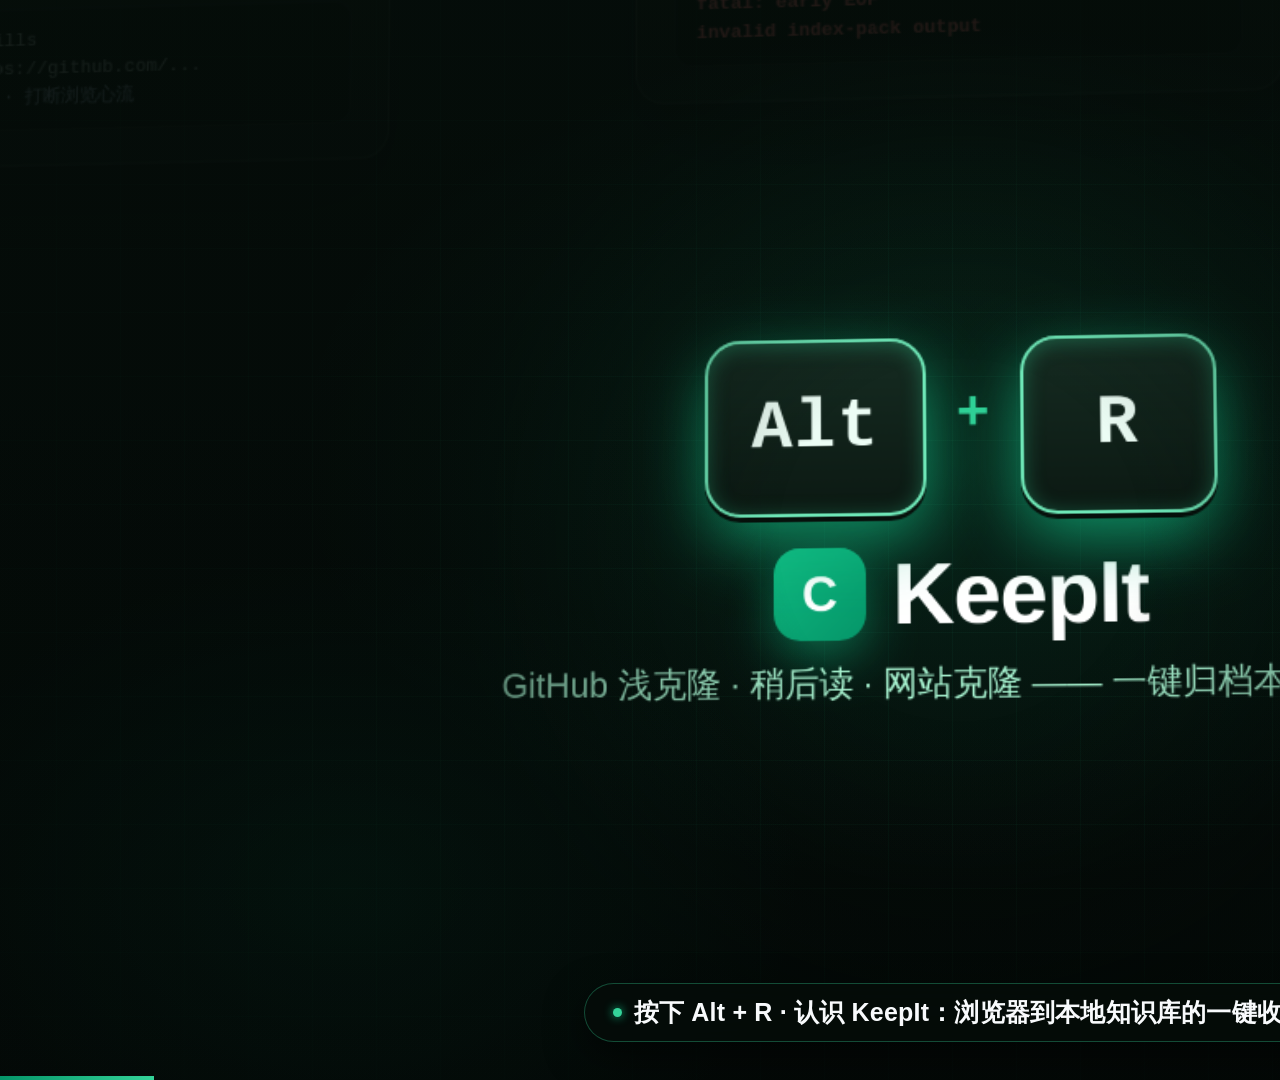
==== commit 158709c9: "Rebuild video narrative: own-problem stories, drop internal jargon from visuals - Remove references/" ====
--- a/docs/promo-film/index.html
+++ b/docs/promo-film/index.html
@@ -584,7 +584,7 @@
         <div class="pain-card" id="pcard-1" style="left: 190px; top: 175px">
           <span class="p-tag">FRICTION 01 · 6 STEPS / ~60s</span>
           <h3>频繁切终端手敲命令</h3>
-          <div class="p-code">$ cd ~/innate/references/skills<br>$ git clone https://github.com/...<br><span style="color:#94a3b8"># 翻目录 · 拼路径 · 打断浏览心流</span></div>
+          <div class="p-code">$ cd ~/知识库/skills<br>$ git clone https://github.com/...<br><span style="color:#94a3b8"># 翻目录 · 拼路径 · 打断浏览心流</span></div>
         </div>
 
         <div class="pain-card" id="pcard-2" style="left: 740px; top: 145px">
@@ -609,7 +609,7 @@
             <div class="hero-logo">C</div>
             <div class="hero-brand-title">KeepIt</div>
           </div>
-          <div class="hero-brand-sub">GitHub 浅克隆 · 稍后读 · 网站克隆 —— 一键归档本地 references/</div>
+          <div class="hero-brand-sub">GitHub 浅克隆 · 稍后读 · 网站克隆 —— 一键归档本地知识库</div>
         </div>
       </div>
 
@@ -637,7 +637,7 @@
           <div class="cfg-card" id="cfg-3">
             <div class="c-kicker">PRIORITY 03 · CONFIG JSON</div>
             <h4>keepit.config.json</h4>
-            <p>install.sh · service.sh · HTTP 服务 · CLI 四端共用 server/core.mjs</p>
+            <p>install.sh · service.sh · HTTP 服务 · CLI 共用同一套核心</p>
           </div>
         </div>
       </div>
@@ -713,7 +713,7 @@
               <div class="cp-btn-pri disabled" id="btn-clone-go">Clone</div>
               <div class="cp-btn-ghost">复制命令</div>
             </div>
-            <div class="cp-status" id="clone-toast" style="display:none">✓ 已入队 (job-mx0d-39) → references/skills/cinematic-skill</div>
+            <div class="cp-status" id="clone-toast" style="display:none">✓ 已入队 (job-mx0d-39) → 知识库/skills/cinematic-skill</div>
           </div>
 
           <!-- Panel: History / Retry -->
@@ -776,20 +776,20 @@
             <div class="arch-node" style="border-color: rgba(52, 211, 153, 0.7); box-shadow: 0 28px 75px rgba(16,185,129,0.22)">
               <div class="a-step">02 · COMPANION CORE (127.0.0.1:7420)</div>
               <h3>5 路并发队列 + 抗断流重试</h3>
-              <p>HTTP 服务、CLI 与运维脚本四端共用 server/core.mjs；HTTPS / SSH-443 / HTTP1.1 自动切换。</p>
+              <p>HTTP 服务、CLI 与管理脚本共用同一套核心；镜像与代理随时可配。</p>
             </div>
             <div class="arch-arrow">━━▶</div>
             <div class="arch-node">
               <div class="a-step">03 · LOCAL KNOWLEDGE ASSETS</div>
               <h3>结构化落盘本地仓库</h3>
-              <p>代码仓浅克隆入 references/&lt;category&gt;/，好文与待克隆站点分类沉淀入 collected.json。</p>
+              <p>代码仓浅克隆进本地知识库，好文与待克隆站点分类沉淀入库。</p>
             </div>
           </div>
 
           <div class="metrics-strip">
             <div class="metric-pill">
               <div class="m-val" id="m-repos">33+</div>
-              <div class="m-lbl">真实开源仓库已落盘 references/</div>
+              <div class="m-lbl">真实开源仓库已归档本地知识库</div>
             </div>
             <div class="metric-pill">
               <div class="m-val" id="m-urls">30</div>
@@ -998,7 +998,7 @@
       html += `<div class="t-hi">Receiving objects: ${pct}% (${Math.round(pct * 4.2)}/420), 6.8 MiB | 5.4 MiB/s</div>`;
     }
     if (p >= 0.87) {
-      html += `<div class="t-ok">✅ clone OK in 2.1s → /Users/patrick/innate/references/plugins/open-artifact</div>`;
+      html += `<div class="t-ok">✅ clone OK in 2.1s → ~/知识库/plugins/open-artifact</div>`;
     }
     document.getElementById('term-content').innerHTML = html;
 
@@ -1113,8 +1113,8 @@
     if (retried) {
       toast.style.display = '';
       toast.textContent = done
-        ? '✓ 2 个重试任务已全部完成落盘 (SSH-443 抗断流通道)'
-        : '↻ 已原位重入队列 2 个任务 — 自动切换 SSH-443 抗断流通道';
+        ? '✓ 2 个失败任务已自动原位重试成功'
+        : '↻ 已原位重入队列 2 个失败任务 — 自动退避重试';
     } else {
       toast.style.display = 'none';
     }
@@ -1132,7 +1132,7 @@
         </div>
         <div style="display:flex;gap:6px;margin-bottom:4px">
           <span class="cp-pill gray">products</span>
-          ${retried ? '<span class="cp-pill">SSH-443 原位重试</span>' : ''}
+          ${retried ? '<span class="cp-pill">自动原位重试</span>' : ''}
         </div>
         <div class="cp-bar-track"><div class="cp-bar-fill" style="width:${prog1}%"></div></div>
         ${!retried ? '<div class="cp-jerr">git clone failed: unexpected disconnect | fatal: early EOF</div>' : ''}
@@ -1144,7 +1144,7 @@
         </div>
         <div style="display:flex;gap:6px;margin-bottom:4px">
           <span class="cp-pill gray">products</span>
-          ${retried ? '<span class="cp-pill">SSH-443 原位重试</span>' : ''}
+          ${retried ? '<span class="cp-pill">自动原位重试</span>' : ''}
         </div>
         <div class="cp-bar-track"><div class="cp-bar-fill" style="width:${prog2}%"></div></div>
         ${!retried ? '<div class="cp-jerr">git clone failed: unexpected disconnect | fatal: early EOF</div>' : ''}
@@ -1212,7 +1212,7 @@
       document.getElementById('col-field1-lbl').textContent = '站点地址 (自动识别当前页网址，可修改)';
       document.getElementById('col-field1').textContent = 'https://screen.studio/guide';
       document.getElementById('col-field2-lbl').textContent = '目标目录 (自动推导)';
-      document.getElementById('col-field2').textContent = 'references/websites/screen.studio-guide';
+      document.getElementById('col-field2').textContent = '~/知识库/websites/screen.studio-guide';
       document.getElementById('btn-col-go').textContent = '克隆网站';
     }
 
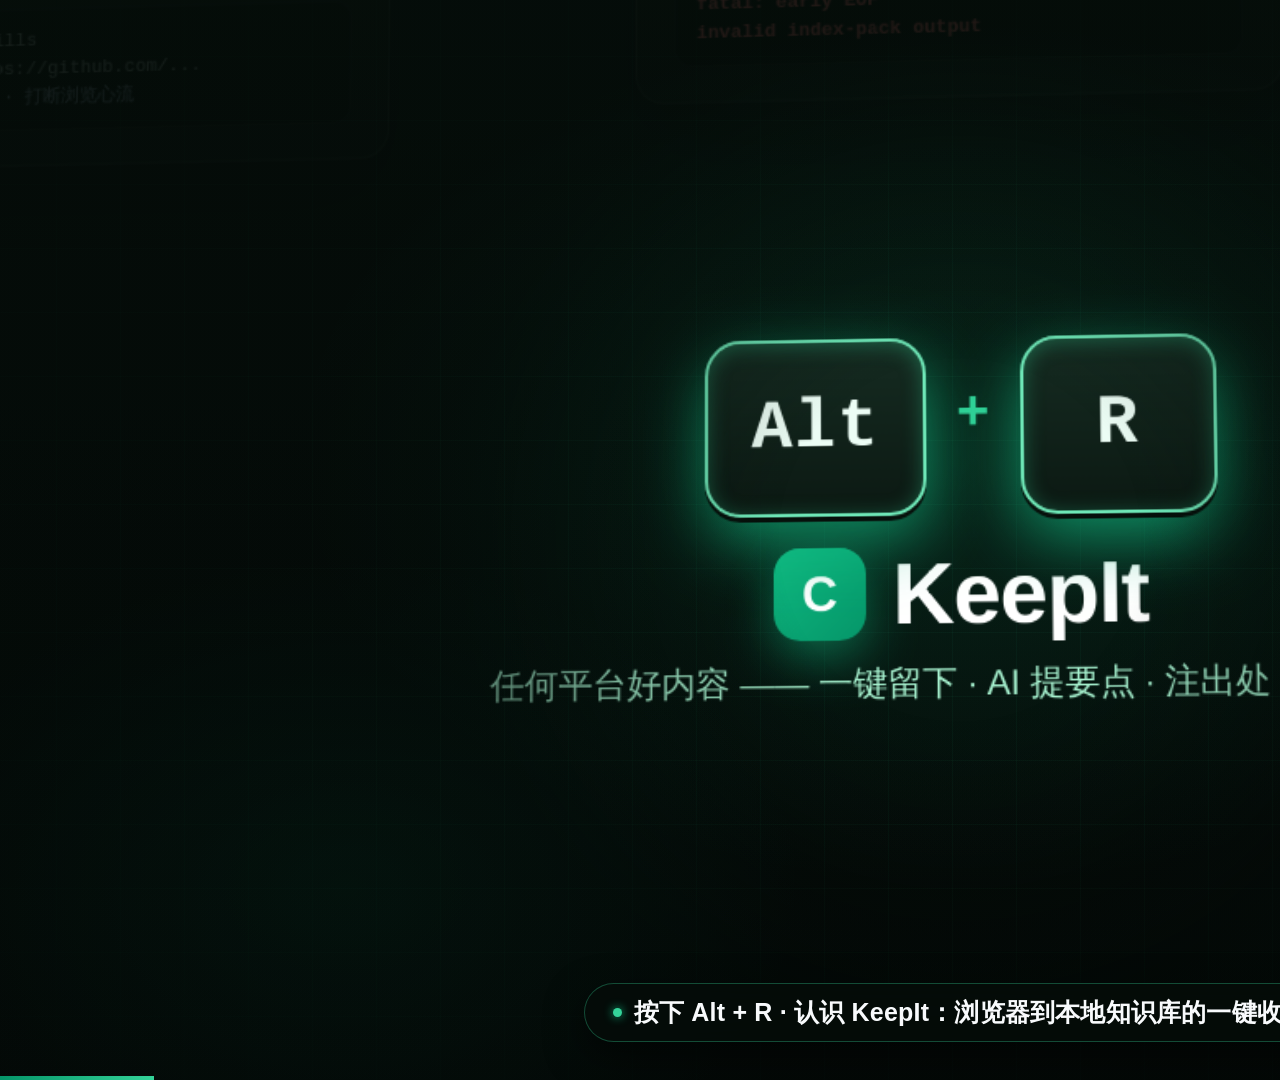
==== commit c0fab0da: "Sharpen video theme: key points + sources + review loop, all platforms - Cover/why slides now state " ====
--- a/docs/promo-film/index.html
+++ b/docs/promo-film/index.html
@@ -609,7 +609,7 @@
             <div class="hero-logo">C</div>
             <div class="hero-brand-title">KeepIt</div>
           </div>
-          <div class="hero-brand-sub">GitHub 浅克隆 · 稍后读 · 网站克隆 —— 一键归档本地知识库</div>
+          <div class="hero-brand-sub">任何平台好内容 —— 一键留下 · AI 提要点 · 注出处 · 随时复盘</div>
         </div>
       </div>
 
